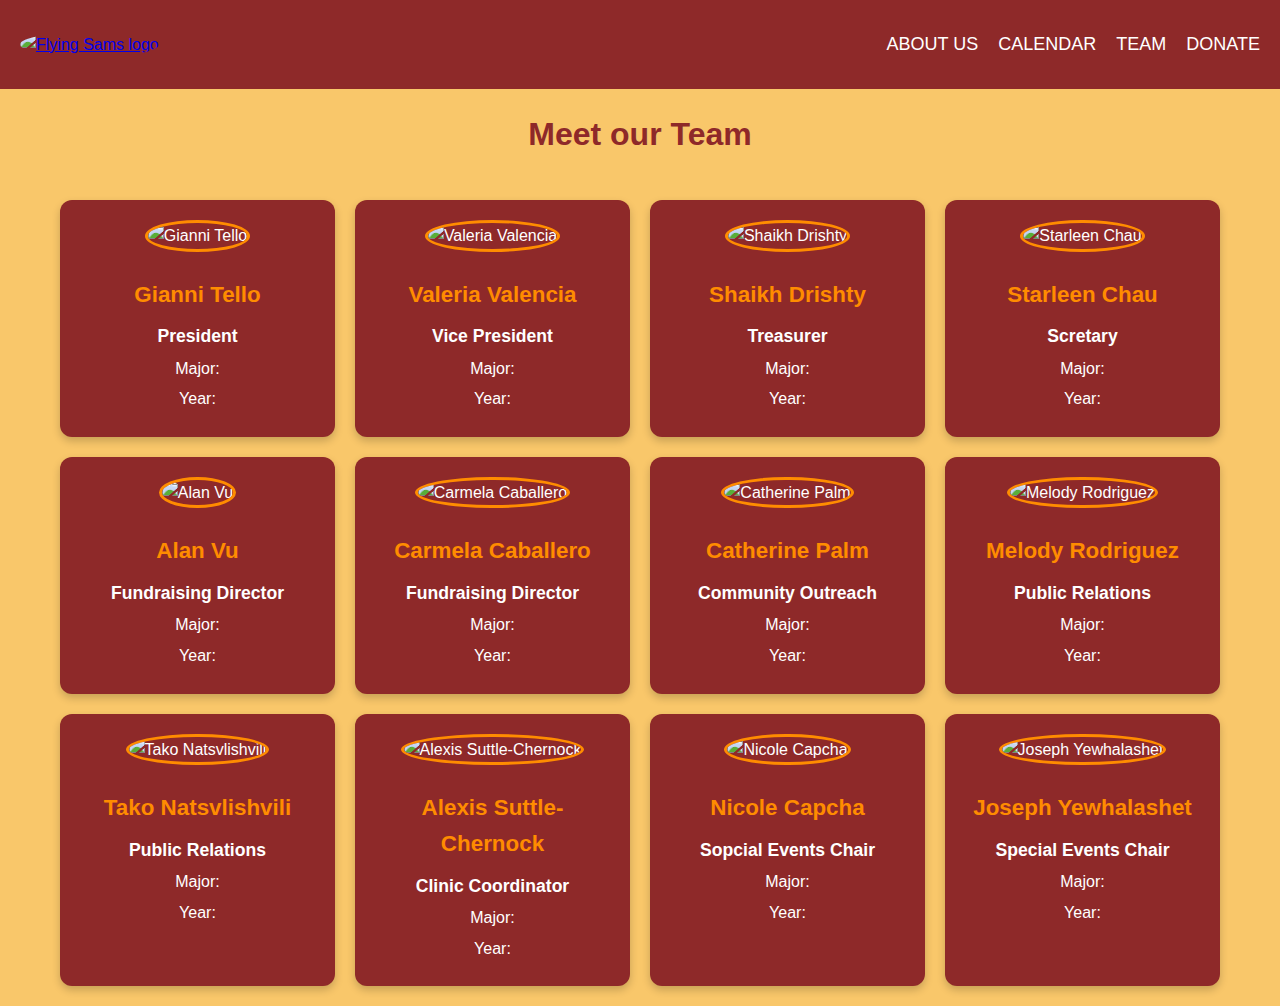
==== team.html @ f3f449c2 "Repo for Flying Sams website" ====
<!DOCTYPE html>
<html lang="en">
<head>
    <meta charset="UTF-8">
    <meta name="viewport" content="width=device-width, initial-scale=1.0">
    <title>Flying Samaritans @ CSULB</title>
    <link rel="stylesheet" href="team.css">
    <link href="https://cdnjs.cloudflare.com/ajax/libs/font-awesome/6.0.0-beta3/css/all.min.css" rel="stylesheet">
</head>
<body>
    <header>
        <div class="club_logo">
            <a href="index.html">
                <!-- Logo for the header -->
                <img src="images/flyingsams_logo.jfif" alt="Flying Sams logo" width="100" height="100">
            </a>
        </div>  
        <nav>
            <!-- Navigation bar for different pages -->
            <ul>
                <li><a href="about.html">ABOUT US</a></li>
                <li><a href="calender.html">CALENDAR</a></li>
                <li><a href="team.html">TEAM</a></li>
                <li><a href="https://cash.app/$FlyingSamaritans" target="_blank">DONATE</a></li>
            </ul>
        </nav>
    </header>
    <!-- Team Section -->
     <h1>Meet our Team</h1>
     <div class="team-container">
        <!-- Officer Board Members-->
         <div class="officer">
            <img src="/images/Gianni.jpg" alt="Gianni Tello">
            <h2>Gianni Tello</h2>
            <h3>President</h3>
            <p>Major: </p>
            <p>Year: </p>
         </div>
         <div class="officer">
            <img src="/images/Valeria.jpg" alt="Valeria Valencia">
            <h2>Valeria Valencia</h2>
            <h3>Vice President</h3>
            <p>Major: </p>
            <p>Year: </p>
         </div>
         <div class="officer">
            <img src="/images/Shaikh.jpg" alt="Shaikh Drishty">
            <h2>Shaikh Drishty</h2>
            <h3>Treasurer</h3>
            <p>Major: </p>
            <p>Year: </p>
         </div>
         <div class="officer">
            <img src="/images/Starleen.jpg" alt="Starleen Chau">
            <h2>Starleen Chau</h2>
            <h3>Scretary</h3>
            <p>Major: </p>
            <p>Year: </p>
         </div>
         <div class="officer">
            <img src="/images/Alan.jpg" alt="Alan Vu">
            <h2>Alan Vu</h2>
            <h3>Fundraising Director</h3>
            <p>Major: </p>
            <p>Year: </p>
         </div>
         <div class="officer">
            <img src="/images/Carmela.jpg" alt="Carmela Caballero">
            <h2>Carmela Caballero</h2>
            <h3>Fundraising Director</h3>
            <p>Major: </p>
            <p>Year: </p>
         </div>
         <div class="officer">
            <img src="/images/Catherine.jpg" alt="Catherine Palm">
            <h2>Catherine Palm</h2>
            <h3>Community Outreach</h3>
            <p>Major: </p>
            <p>Year: </p>
         </div>
         <div class="officer">
            <img src="/images/Melody.jpg" alt="Melody Rodriguez">
            <h2>Melody Rodriguez</h2>
            <h3>Public Relations</h3>
            <p>Major: </p>
            <p>Year: </p>
         </div>
         <div class="officer">
            <img src="/images/Tako.jpg" alt="Tako Natsvlishvili">
            <h2>Tako Natsvlishvili</h2>
            <h3>Public Relations</h3>
            <p>Major: </p>
            <p>Year: </p>
         </div>
         <div class="officer">
            <img src="/images/Alexis.jpg" alt="Alexis Suttle-Chernock">
            <h2>Alexis Suttle-Chernock</h2>
            <h3>Clinic Coordinator</h3>
            <p>Major: </p>
            <p>Year: </p>
         </div>
         <div class="officer">
            <img src="/images/Nicole.jpg" alt="Nicole Capcha">
            <h2>Nicole Capcha</h2>
            <h3>Sopcial Events Chair</h3>
            <p>Major: </p>
            <p>Year: </p>
         </div>
         <div class="officer">
            <img src="/images/Joseph.jpg" alt="Joseph Yewhalashet">
            <h2>Joseph Yewhalashet</h2>
            <h3>Special Events Chair</h3>
            <p>Major: </p>
            <p>Year: </p>
         </div>
     </div>
     
</body>
</html>
---- team.css ----
/* General Reset */
* {
    margin: 0;
    padding: 0;
    box-sizing: border-box;
}

/* General Body Styling */
body {
    font-family: 'Poppins', sans-serif;
    margin: 0;
    padding: 0;
    text-align: center;
    background-color: rgb(249, 199, 106); /* Light background color */
    color: #a02c2c;
    line-height: 1.6; /* Improve text readability */
}

/* Header Styling */
header {
    background-color: rgb(142, 41, 41); /* Burgundy color */
    display: flex;
    flex-direction: row;
    justify-content: space-between;
    align-items: center;
    padding: 30px 20px;
    font-family: Verdana, Geneva, Tahoma, sans-serif;
}

header .club_logo img {
    border-radius: 50%;
    width: 100px;
    height: 100px;
}

nav ul {
    list-style: none;
    display: flex;
    justify-content: center;
    margin: 0;
}

nav ul li {
    margin-left: 20px;
}

nav ul li a {
    text-decoration: none;
    color: white;
    font-size: 18px;
    transition: color 0.3s ease, transform 0.3s ease;
}

nav ul li a:hover {
    color: #ff8c00;
    transform: scale(1.1);
}

/* Team Section */
h1 {
    color: rgb(142, 41, 41); /* Burgundy color */
    margin: 20px 0;
}

.team-container {
    display: grid;
    grid-template-columns: repeat(4, 1fr); /* 4 columns */
    gap: 20px;
    padding: 20px;
    max-width: 1200px;
    margin: 0 auto;
}

.officer {
    background-color: rgb(142, 41, 41); /* Burgundy color */
    color: white;
    border-radius: 12px;
    box-shadow: 0 4px 8px rgba(0, 0, 0, 0.2); /* Subtle shadow */
    overflow: hidden;
    text-align: center;
    padding: 20px;
    transition: transform 0.3s ease, box-shadow 0.3s ease;
}

.officer:hover {
    transform: translateY(-5px);
    box-shadow: 0 6px 10px rgba(0, 0, 0, 0.15);
}

.officer img {
    width: 190px; /* Increased size */
    height: 190px; /* Increased size */
    border-radius: 50%;
    object-fit: cover;
    margin-bottom: 15px;
    border: 3px solid #ff8c00; /* Slightly thicker border */
}

.officer h2 {
    font-size: 1.4rem;
    margin: 10px 0;
    color: #ff8c00; /* Accent color */
}

.officer h3 {
    font-size: 1.1rem;
    margin: 5px 0;
}

.officer p {
    font-size: 1rem;
    margin: 5px 0;
}

/* Responsive Design */
@media (max-width: 768px) {
    .team-container {
        grid-template-columns: repeat(2, 1fr); /* 2 columns on smaller screens */
    }
}

@media (max-width: 480px) {
    .team-container {
        grid-template-columns: 1fr; /* Single column on very small screens */
    }

    .officer img {
        width: 140px; /* Adjust image size for smaller screens */
        height: 140px;
    }
}
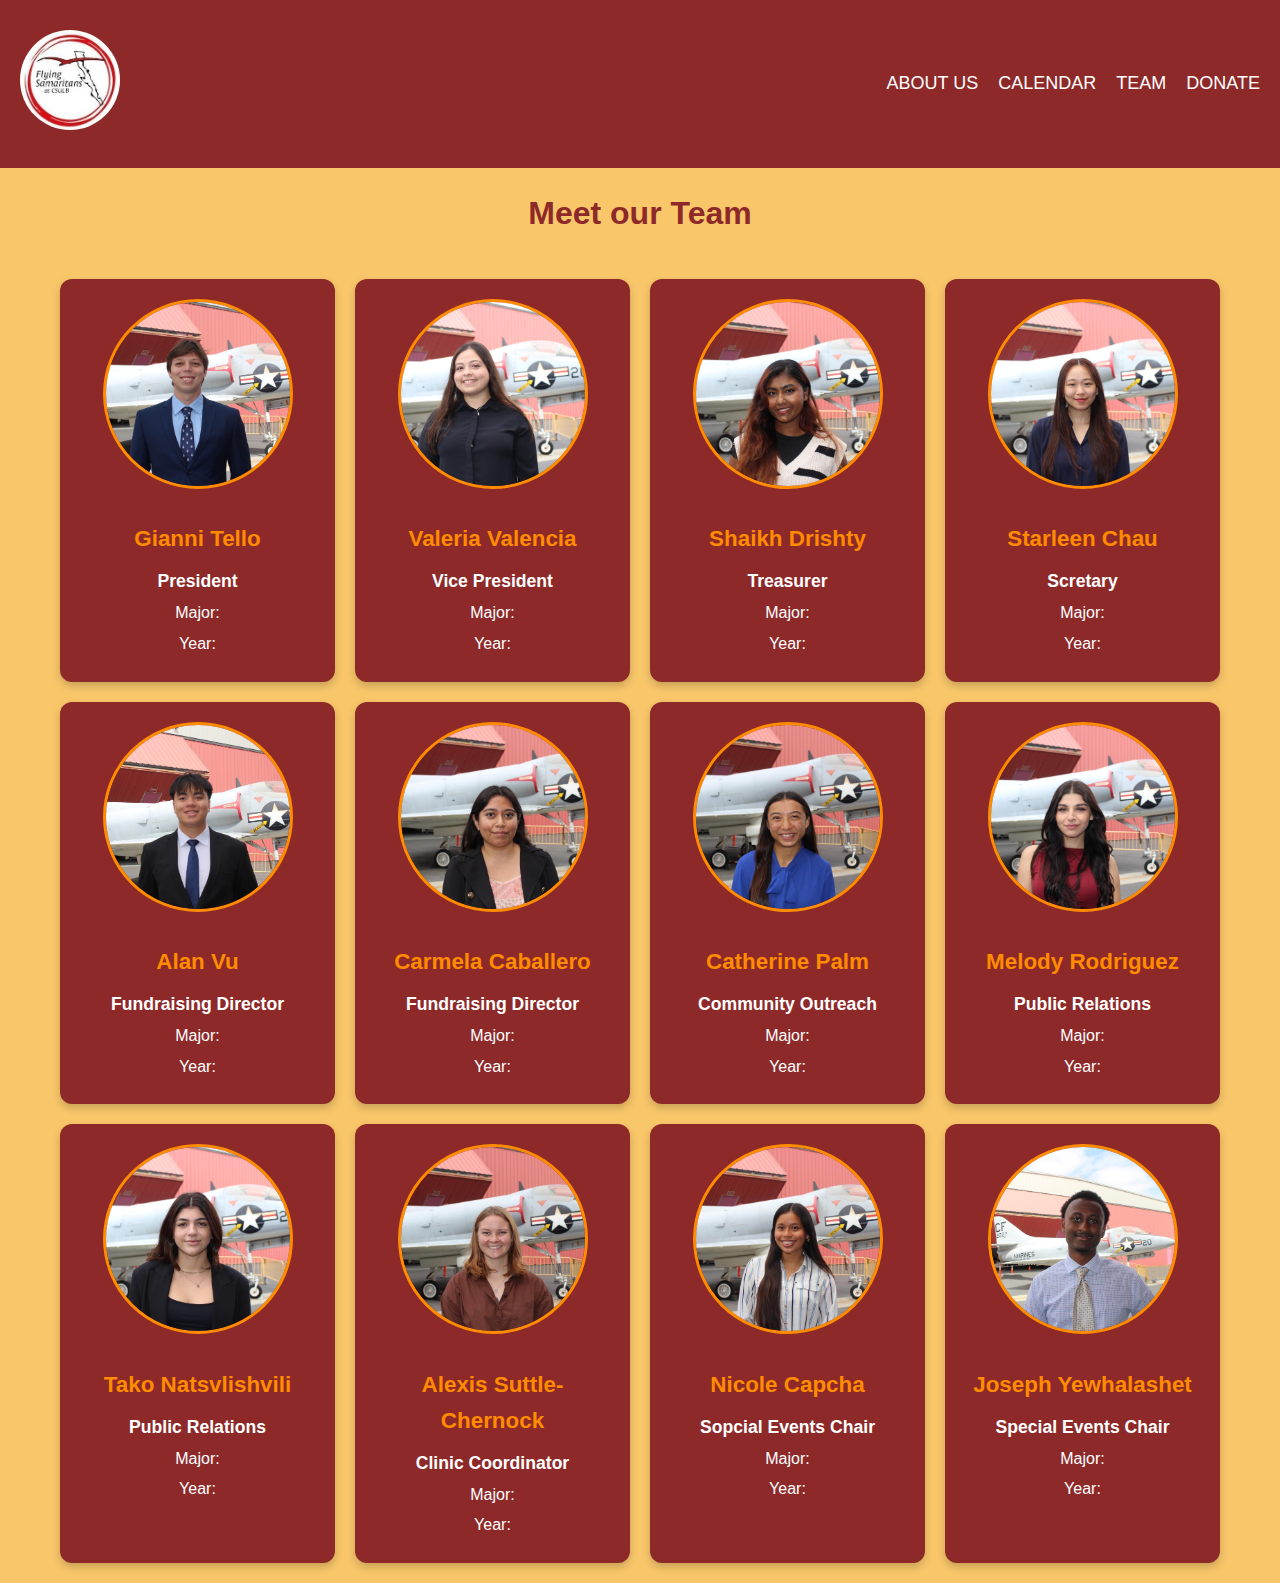
==== commit 184400dc: "fixed images not showing up" ====
--- a/team.html
+++ b/team.html
@@ -30,84 +30,84 @@
      <div class="team-container">
         <!-- Officer Board Members-->
          <div class="officer">
-            <img src="/images/Gianni.jpg" alt="Gianni Tello">
+            <img src="images/Gianni.jpg" alt="Gianni Tello">
             <h2>Gianni Tello</h2>
             <h3>President</h3>
             <p>Major: </p>
             <p>Year: </p>
          </div>
          <div class="officer">
-            <img src="/images/Valeria.jpg" alt="Valeria Valencia">
+            <img src="images/Valeria.jpg" alt="Valeria Valencia">
             <h2>Valeria Valencia</h2>
             <h3>Vice President</h3>
             <p>Major: </p>
             <p>Year: </p>
          </div>
          <div class="officer">
-            <img src="/images/Shaikh.jpg" alt="Shaikh Drishty">
+            <img src="images/Shaikh.jpg" alt="Shaikh Drishty">
             <h2>Shaikh Drishty</h2>
             <h3>Treasurer</h3>
             <p>Major: </p>
             <p>Year: </p>
          </div>
          <div class="officer">
-            <img src="/images/Starleen.jpg" alt="Starleen Chau">
+            <img src="images/Starleen.jpg" alt="Starleen Chau">
             <h2>Starleen Chau</h2>
             <h3>Scretary</h3>
             <p>Major: </p>
             <p>Year: </p>
          </div>
          <div class="officer">
-            <img src="/images/Alan.jpg" alt="Alan Vu">
+            <img src="images/Alan.jpg" alt="Alan Vu">
             <h2>Alan Vu</h2>
             <h3>Fundraising Director</h3>
             <p>Major: </p>
             <p>Year: </p>
          </div>
          <div class="officer">
-            <img src="/images/Carmela.jpg" alt="Carmela Caballero">
+            <img src="images/Carmela.jpg" alt="Carmela Caballero">
             <h2>Carmela Caballero</h2>
             <h3>Fundraising Director</h3>
             <p>Major: </p>
             <p>Year: </p>
          </div>
          <div class="officer">
-            <img src="/images/Catherine.jpg" alt="Catherine Palm">
+            <img src="images/Catherine.jpg" alt="Catherine Palm">
             <h2>Catherine Palm</h2>
             <h3>Community Outreach</h3>
             <p>Major: </p>
             <p>Year: </p>
          </div>
          <div class="officer">
-            <img src="/images/Melody.jpg" alt="Melody Rodriguez">
+            <img src="images/Melody.jpg" alt="Melody Rodriguez">
             <h2>Melody Rodriguez</h2>
             <h3>Public Relations</h3>
             <p>Major: </p>
             <p>Year: </p>
          </div>
          <div class="officer">
-            <img src="/images/Tako.jpg" alt="Tako Natsvlishvili">
+            <img src="images/Tako.jpg" alt="Tako Natsvlishvili">
             <h2>Tako Natsvlishvili</h2>
             <h3>Public Relations</h3>
             <p>Major: </p>
             <p>Year: </p>
          </div>
          <div class="officer">
-            <img src="/images/Alexis.jpg" alt="Alexis Suttle-Chernock">
+            <img src="images/Alexis.jpg" alt="Alexis Suttle-Chernock">
             <h2>Alexis Suttle-Chernock</h2>
             <h3>Clinic Coordinator</h3>
             <p>Major: </p>
             <p>Year: </p>
          </div>
          <div class="officer">
-            <img src="/images/Nicole.jpg" alt="Nicole Capcha">
+            <img src="images/Nicole.jpg" alt="Nicole Capcha">
             <h2>Nicole Capcha</h2>
             <h3>Sopcial Events Chair</h3>
             <p>Major: </p>
             <p>Year: </p>
          </div>
          <div class="officer">
-            <img src="/images/Joseph.jpg" alt="Joseph Yewhalashet">
+            <img src="images/Joseph.jpg" alt="Joseph Yewhalashet">
             <h2>Joseph Yewhalashet</h2>
             <h3>Special Events Chair</h3>
             <p>Major: </p>
